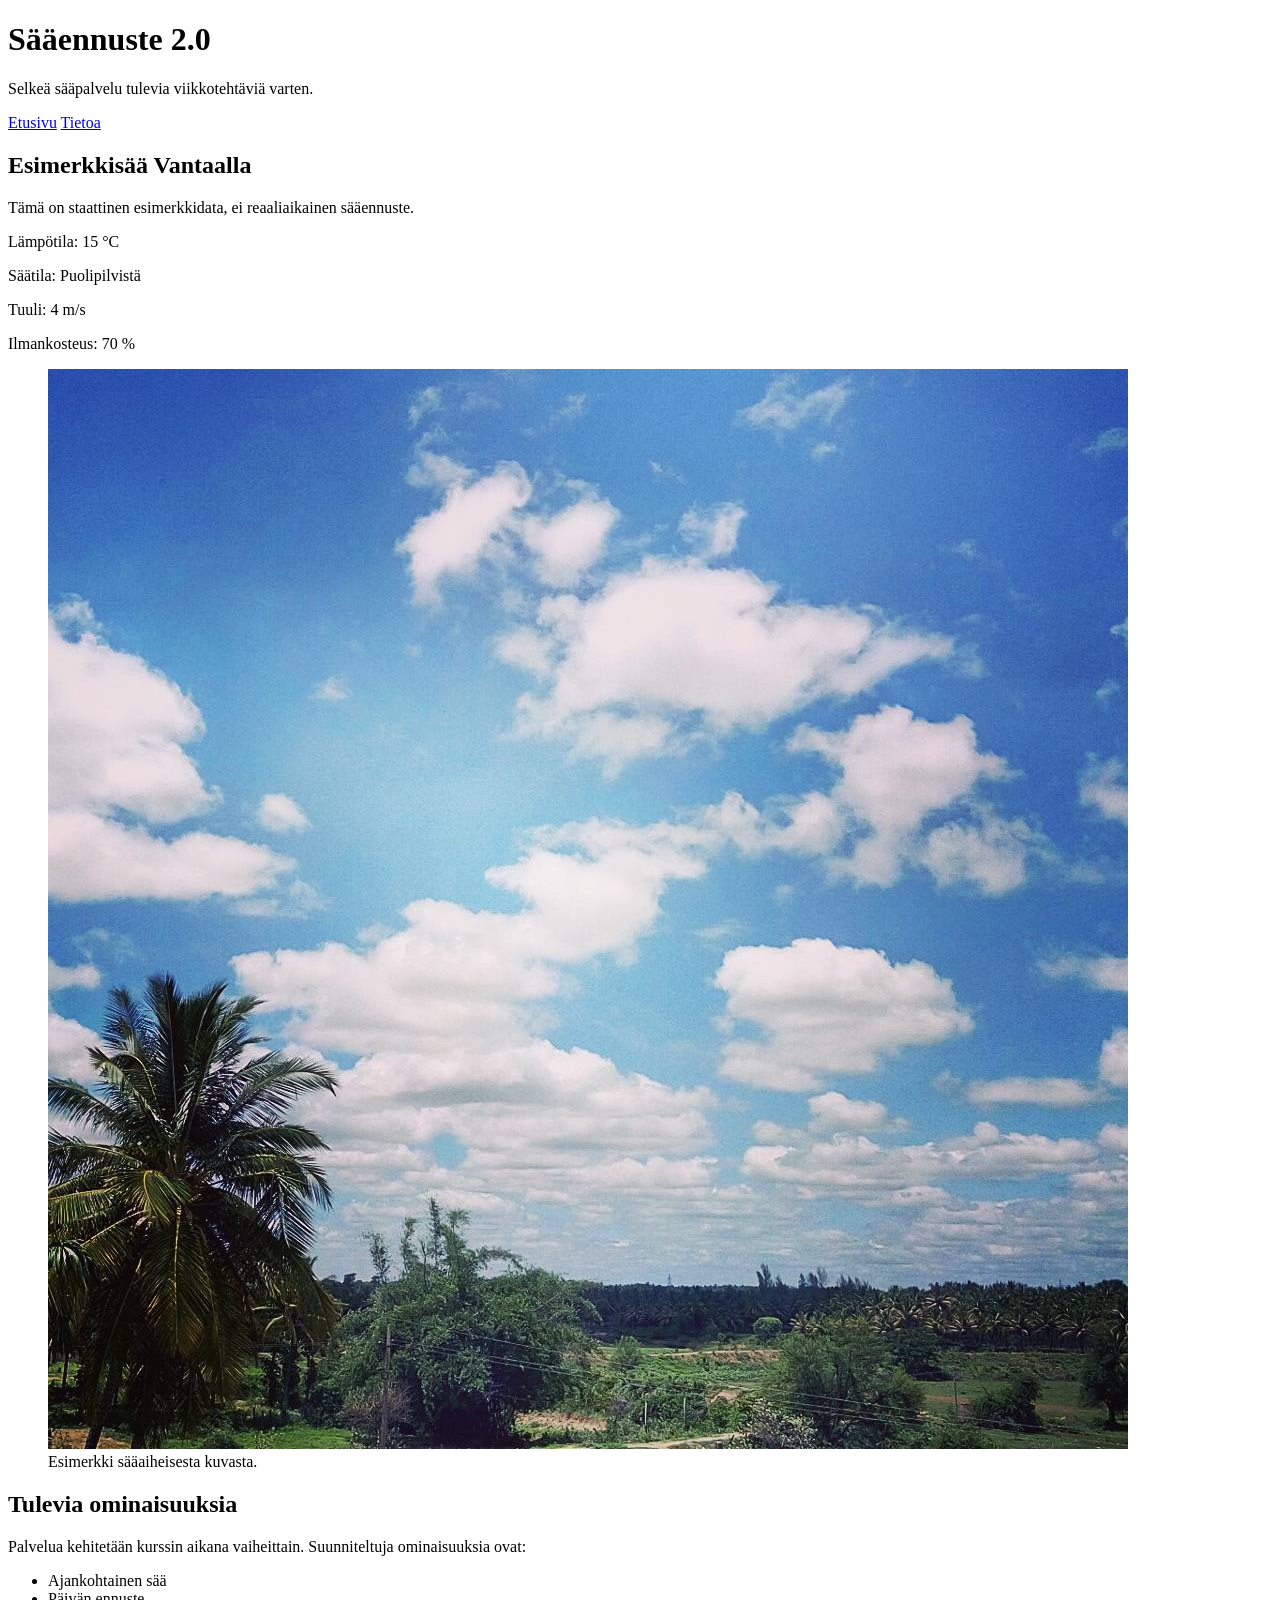
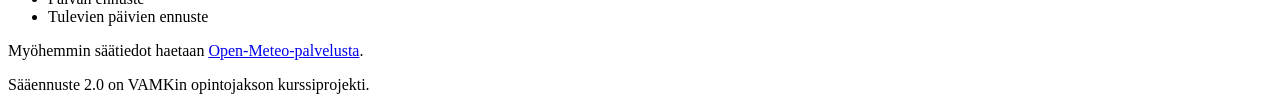
==== index.html @ 0cf01bbf "feat: complete week 1 HTML structure" ====
<!DOCTYPE html>
<html lang="fi">
<head>
  <meta charset="UTF-8">
  <meta name="viewport" content="width=device-width, initial-scale=1.0">
  <title>Sääennuste 2.0</title>
</head>
<body>
  <header>
    <h1>Sääennuste 2.0</h1>
    <p>Selkeä sääpalvelu tulevia viikkotehtäviä varten.</p>
  </header>

  <nav aria-label="Päänavigaatio">
    <a href="index.html">Etusivu</a>
    <a href="about.html">Tietoa</a>
  </nav>

  <main>
    <section>
      <h2>Esimerkkisää Vantaalla</h2>
      <p>Tämä on staattinen esimerkkidata, ei reaaliaikainen sääennuste.</p>
      <p>Lämpötila: 15 °C</p>
      <p>Säätila: Puolipilvistä</p>
      <p>Tuuli: 4 m/s</p>
      <p>Ilmankosteus: 70 %</p>
      <figure>
        <img src="assets/images/weather.jpg" alt="Valkoisia poutapilviä sinisellä taivaalla">
        <figcaption>Esimerkki sääaiheisesta kuvasta.</figcaption>
      </figure>
    </section>

    <section>
      <h2>Tulevia ominaisuuksia</h2>
      <p>Palvelua kehitetään kurssin aikana vaiheittain. Suunniteltuja ominaisuuksia ovat:</p>
      <ul>
        <li>Ajankohtainen sää</li>
        <li>Päivän ennuste</li>
        <li>Tulevien päivien ennuste</li>
      </ul>
      <p>Myöhemmin säätiedot haetaan <a href="https://open-meteo.com/">Open-Meteo-palvelusta</a>.</p>
    </section>
  </main>

  <footer>
    <p>Sääennuste 2.0 on VAMKin opintojakson kurssiprojekti.</p>
  </footer>
</body>
</html>
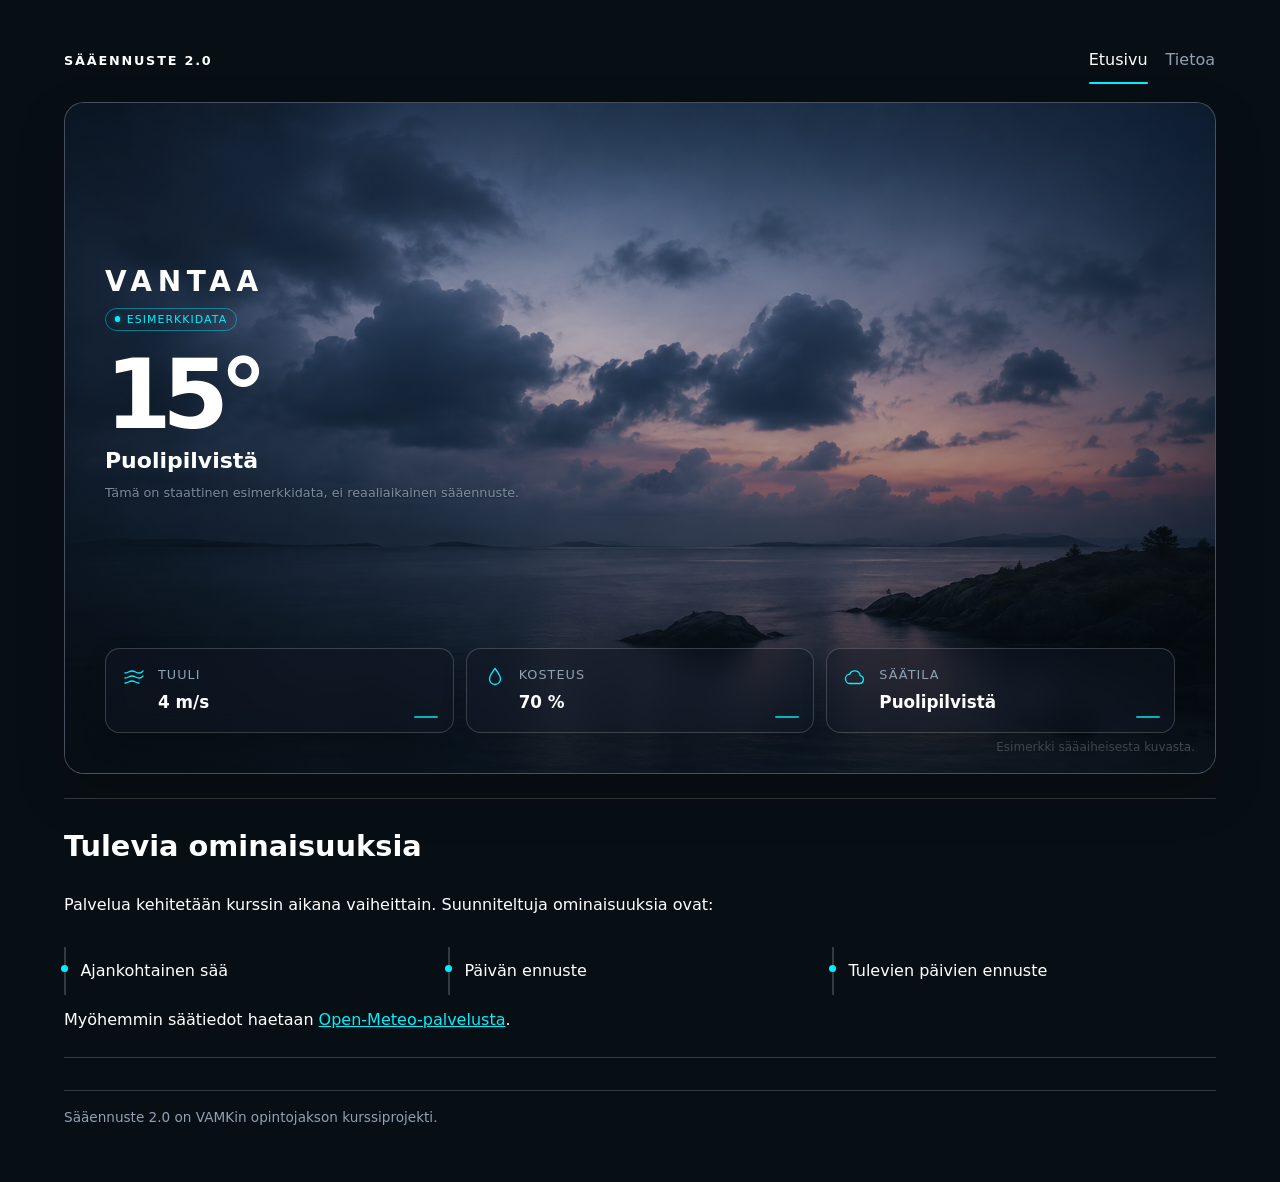
==== commit 2e76c929: "feat: complete week 2 responsive CSS" ====
--- a/index.html
+++ b/index.html
@@ -3,34 +3,57 @@
 <head>
   <meta charset="UTF-8">
   <meta name="viewport" content="width=device-width, initial-scale=1.0">
+  <link rel="stylesheet" href="styles.css">
   <title>Sääennuste 2.0</title>
 </head>
 <body>
-  <header>
+  <header class="site-header">
     <h1>Sääennuste 2.0</h1>
-    <p>Selkeä sääpalvelu tulevia viikkotehtäviä varten.</p>
+    <nav class="site-nav" aria-label="Päänavigaatio">
+      <a class="is-active" href="index.html">Etusivu</a>
+      <a href="about.html">Tietoa</a>
+    </nav>
   </header>
 
-  <nav aria-label="Päänavigaatio">
-    <a href="index.html">Etusivu</a>
-    <a href="about.html">Tietoa</a>
-  </nav>
-
   <main>
-    <section>
-      <h2>Esimerkkisää Vantaalla</h2>
-      <p>Tämä on staattinen esimerkkidata, ei reaaliaikainen sääennuste.</p>
-      <p>Lämpötila: 15 °C</p>
-      <p>Säätila: Puolipilvistä</p>
-      <p>Tuuli: 4 m/s</p>
-      <p>Ilmankosteus: 70 %</p>
-      <figure>
-        <img src="assets/images/weather.jpg" alt="Valkoisia poutapilviä sinisellä taivaalla">
+    <section class="weather-hero" aria-labelledby="weather-title">
+      <div class="weather-summary">
+        <p class="location">VANTAA</p>
+        <p class="sample-badge"><span class="status-dot" aria-hidden="true"></span>ESIMERKKIDATA</p>
+        <h2 id="weather-title" class="temperature">15°</h2>
+        <p class="weather-status">Puolipilvistä</p>
+        <p class="weather-note">Tämä on staattinen esimerkkidata, ei reaaliaikainen sääennuste.</p>
+      </div>
+      <figure class="weather-figure">
+        <img src="assets/images/hero-partly-cloudy.png" alt="Puolipilvinen iltataivas rauhallisen meren yllä">
         <figcaption>Esimerkki sääaiheisesta kuvasta.</figcaption>
       </figure>
+      <div class="weather-metrics" aria-label="Nykyiset säämittaukset">
+        <div class="metric">
+          <svg class="metric-icon" aria-hidden="true" viewBox="0 0 24 24" focusable="false">
+            <path d="M3 8c3.5 0 3.5-2 7-2s3.5 2 7 2 3.5-2 4-2M3 13c3.5 0 3.5-2 7-2s3.5 2 7 2 3.5-2 4-2M3 18c3.5 0 3.5-2 7-2s3.5 2 7 2" />
+          </svg>
+          <span class="metric-label">Tuuli</span>
+          <strong>4 m/s</strong>
+        </div>
+        <div class="metric">
+          <svg class="metric-icon" aria-hidden="true" viewBox="0 0 24 24" focusable="false">
+            <path d="M12 3.5C9.5 7 6.5 10.2 6.5 14a5.5 5.5 0 0 0 11 0c0-3.8-3-7-5.5-10.5Z" />
+          </svg>
+          <span class="metric-label">Kosteus</span>
+          <strong>70 %</strong>
+        </div>
+        <div class="metric">
+          <svg class="metric-icon" aria-hidden="true" viewBox="0 0 24 24" focusable="false">
+            <path d="M7.5 18.5h9a4 4 0 0 0 .7-7.9A5.5 5.5 0 0 0 6.7 9.2 3.7 3.7 0 0 0 7.5 18.5Z" />
+          </svg>
+          <span class="metric-label">Säätila</span>
+          <strong>Puolipilvistä</strong>
+        </div>
+      </div>
     </section>
 
-    <section>
+    <section class="upcoming-features">
       <h2>Tulevia ominaisuuksia</h2>
       <p>Palvelua kehitetään kurssin aikana vaiheittain. Suunniteltuja ominaisuuksia ovat:</p>
       <ul>
@@ -42,7 +65,7 @@
     </section>
   </main>
 
-  <footer>
+  <footer class="site-footer">
     <p>Sääennuste 2.0 on VAMKin opintojakson kurssiprojekti.</p>
   </footer>
 </body>
--- a/styles.css
+++ b/styles.css
@@ -0,0 +1,397 @@
+:root {
+  --bg: #080f14;
+  --surface: #121824;
+  --surface-elevated: #1e2a38;
+  --muted: #8fa1b3;
+  --text: #ffffff;
+  --accent: #00f0ff;
+  --border: rgba(255, 255, 255, 0.18);
+  --radius: 1.25rem;
+  --shadow: 0 1.25rem 3rem rgba(0, 0, 0, 0.24);
+}
+
+*,
+*::before,
+*::after {
+  box-sizing: border-box;
+}
+
+html {
+  background-color: var(--bg);
+}
+
+body {
+  max-width: 1440px;
+  min-width: 0;
+  margin: 0 auto;
+  padding: 1.25rem;
+  background-color: var(--bg);
+  color: var(--text);
+  font-family: Inter, ui-sans-serif, system-ui, -apple-system, BlinkMacSystemFont, "Segoe UI", sans-serif;
+  font-size: 1rem;
+  line-height: 1.6;
+}
+
+img {
+  display: block;
+  max-width: 100%;
+}
+
+a {
+  color: var(--accent);
+  overflow-wrap: anywhere;
+}
+
+h1,
+h2,
+p {
+  margin-top: 0;
+}
+
+.site-header {
+  display: flex;
+  align-items: baseline;
+  justify-content: space-between;
+  gap: 1rem;
+  margin: 0 auto 1.35rem;
+  max-width: 72rem;
+}
+
+.site-header h1 {
+  margin-bottom: 0;
+  font-size: 0.8rem;
+  font-weight: 700;
+  letter-spacing: 0.14em;
+  text-transform: uppercase;
+}
+
+.site-nav {
+  display: flex;
+  flex-wrap: wrap;
+  gap: 1rem;
+  max-width: 72rem;
+  margin: 0;
+  padding: 0.15rem 0;
+}
+
+.site-nav a {
+  position: relative;
+  padding: 0.25rem 0;
+  border: 1px solid transparent;
+  color: var(--muted);
+  text-decoration: none;
+  transition: color 160ms ease, background-color 160ms ease, border-color 160ms ease;
+}
+
+.site-nav a.is-active {
+  color: var(--text);
+}
+
+.site-nav a.is-active::after {
+  position: absolute;
+  right: 0;
+  bottom: -0.45rem;
+  left: 0;
+  height: 2px;
+  border-radius: 999px;
+  background-color: var(--accent);
+  content: "";
+}
+
+.site-nav a:hover {
+  border-color: transparent;
+  color: var(--text);
+}
+
+.site-nav a:focus-visible {
+  outline: 2px solid var(--accent);
+  outline-offset: 2px;
+  color: var(--text);
+}
+
+main {
+  max-width: 72rem;
+  margin: 0 auto;
+}
+
+.weather-hero {
+  position: relative;
+  isolation: isolate;
+  min-height: 38rem;
+  display: grid;
+  grid-template-rows: 1fr auto;
+  gap: 1.25rem;
+  margin-bottom: 1.5rem;
+  padding: 1.25rem;
+  overflow: hidden;
+  border: 1px solid var(--border);
+  border-radius: var(--radius);
+  background-color: var(--surface-elevated);
+  box-shadow: var(--shadow);
+}
+
+.weather-hero::after {
+  position: absolute;
+  z-index: -1;
+  inset: 0;
+  background: linear-gradient(180deg, rgba(8, 15, 20, 0.12) 0%, rgba(8, 15, 20, 0.25) 38%, rgba(8, 15, 20, 0.7) 100%);
+  content: "";
+}
+
+.weather-summary {
+  min-width: 0;
+}
+
+.location {
+  margin-bottom: 0.75rem;
+  color: var(--text);
+  font-size: clamp(1.6rem, 5vw, 1.75rem);
+  font-weight: 600;
+  letter-spacing: 0.2em;
+  line-height: 1;
+}
+
+.sample-badge {
+  display: inline-flex;
+  align-items: center;
+  gap: 0.4rem;
+  width: fit-content;
+  margin: 0 0 1.2rem;
+  padding: 0.25rem 0.55rem;
+  border: 1px solid rgba(0, 240, 255, 0.42);
+  border-radius: 999px;
+  color: var(--accent);
+  font-size: 0.68rem;
+  letter-spacing: 0.1em;
+  line-height: 1.2;
+}
+
+.status-dot {
+  width: 0.35rem;
+  height: 0.35rem;
+  border-radius: 50%;
+  background-color: var(--accent);
+  box-shadow: 0 0 0.35rem rgba(0, 240, 255, 0.45);
+}
+
+.temperature {
+  margin-bottom: 0.1rem;
+  font-size: clamp(4.75rem, 14vw, 6rem);
+  font-weight: 700;
+  letter-spacing: -0.1em;
+  line-height: 0.95;
+}
+
+.weather-status {
+  margin-bottom: 0.35rem;
+  font-size: clamp(1.25rem, 3vw, 1.375rem);
+  font-weight: 600;
+}
+
+.weather-note {
+  max-width: 34rem;
+  margin-bottom: 0;
+  color: var(--muted);
+  font-size: 0.8rem;
+  overflow-wrap: anywhere;
+  opacity: 0.82;
+  text-shadow: 0 1px 2px rgba(0, 0, 0, 0.55);
+}
+
+.weather-figure {
+  position: absolute;
+  z-index: -2;
+  inset: 0;
+  min-width: 0;
+  height: auto;
+  margin: 0;
+  overflow: hidden;
+  background-color: var(--surface-elevated);
+}
+
+.weather-figure::after {
+  display: none;
+}
+
+.weather-figure img {
+  width: 100%;
+  height: 100%;
+  object-fit: cover;
+}
+
+.weather-figure figcaption {
+  position: absolute;
+  right: 1.25rem;
+  bottom: 1rem;
+  z-index: 1;
+  color: rgba(244, 248, 252, 0.78);
+  font-size: 0.75rem;
+}
+
+.weather-metrics {
+  position: relative;
+  z-index: 1;
+  display: grid;
+  grid-template-columns: 1fr;
+  gap: 0.75rem;
+}
+
+.metric {
+  min-width: 0;
+  position: relative;
+  padding: 1rem 3.2rem 1rem 3.25rem;
+  border: 1px solid var(--border);
+  border-radius: 0.9rem;
+  background: rgba(18, 24, 36, 0.48);
+  backdrop-filter: blur(0.65rem);
+  -webkit-backdrop-filter: blur(0.65rem);
+  box-shadow: 0 0.75rem 1.5rem rgba(0, 0, 0, 0.2);
+}
+
+.metric-icon {
+  position: absolute;
+  top: 1rem;
+  left: 1rem;
+  width: 1.5rem;
+  height: 1.5rem;
+  fill: none;
+  stroke: var(--accent);
+  stroke-linecap: round;
+  stroke-linejoin: round;
+  stroke-width: 1.35;
+}
+
+.metric::before {
+  position: absolute;
+  right: 0.9rem;
+  bottom: 0.85rem;
+  width: 1.5rem;
+  height: 0.15rem;
+  border-radius: 999px;
+  background-color: var(--accent);
+  content: "";
+  opacity: 0.72;
+}
+
+.metric:last-child {
+  grid-column: auto;
+}
+
+.metric-label {
+  display: block;
+  margin-bottom: 0.2rem;
+  color: var(--muted);
+  font-size: 0.8rem;
+  letter-spacing: 0.08em;
+  text-transform: uppercase;
+}
+
+.metric strong {
+  display: block;
+  overflow-wrap: anywhere;
+  font-size: 1.05rem;
+}
+
+.upcoming-features,
+.content-surface {
+  margin-bottom: 1.5rem;
+  padding: 1.25rem 0;
+  border-top: 1px solid var(--border);
+  border-bottom: 1px solid var(--border);
+  background-color: transparent;
+}
+
+.upcoming-features {
+  display: grid;
+  gap: 0.8rem;
+}
+
+.upcoming-features h2,
+.content-surface h2 {
+  margin-bottom: 0.65rem;
+  font-size: clamp(1.3rem, 3vw, 1.8rem);
+}
+
+.upcoming-features p:last-child,
+.content-surface p:last-child {
+  margin-bottom: 0;
+}
+
+.upcoming-features li + li {
+  margin-top: 0.35rem;
+}
+
+.upcoming-features ul {
+  display: grid;
+  gap: 0.7rem;
+  margin: 0;
+  padding: 0;
+  list-style: none;
+}
+
+.upcoming-features li {
+  position: relative;
+  padding: 0.7rem 0 0.7rem 0.9rem;
+  border-left: 2px solid var(--border);
+  color: var(--text);
+}
+
+.upcoming-features li::before {
+  position: absolute;
+  top: 1.15rem;
+  left: -0.3rem;
+  width: 0.45rem;
+  height: 0.45rem;
+  border-radius: 50%;
+  background-color: var(--accent);
+  content: "";
+}
+
+.upcoming-features li + li {
+  margin-top: 0;
+}
+
+.site-footer {
+  max-width: 72rem;
+  margin: 2rem auto 0;
+  padding-top: 1rem;
+  border-top: 1px solid var(--border);
+  color: var(--muted);
+  font-size: 0.85rem;
+}
+
+@media (min-width: 760px) {
+  body {
+    padding: 2.5rem;
+  }
+
+  .weather-hero {
+    min-height: 42rem;
+    padding: 2.5rem;
+  }
+
+  .weather-summary {
+    display: flex;
+    flex-direction: column;
+    justify-content: center;
+  }
+
+  .weather-metrics {
+    grid-column: 1 / -1;
+    grid-template-columns: repeat(3, minmax(0, 1fr));
+  }
+
+  .content-surface {
+    padding: 2rem;
+  }
+
+  .upcoming-features {
+    padding: 1.5rem 0;
+  }
+
+  .upcoming-features ul {
+    grid-template-columns: repeat(3, minmax(0, 1fr));
+    gap: 0;
+  }
+
+}
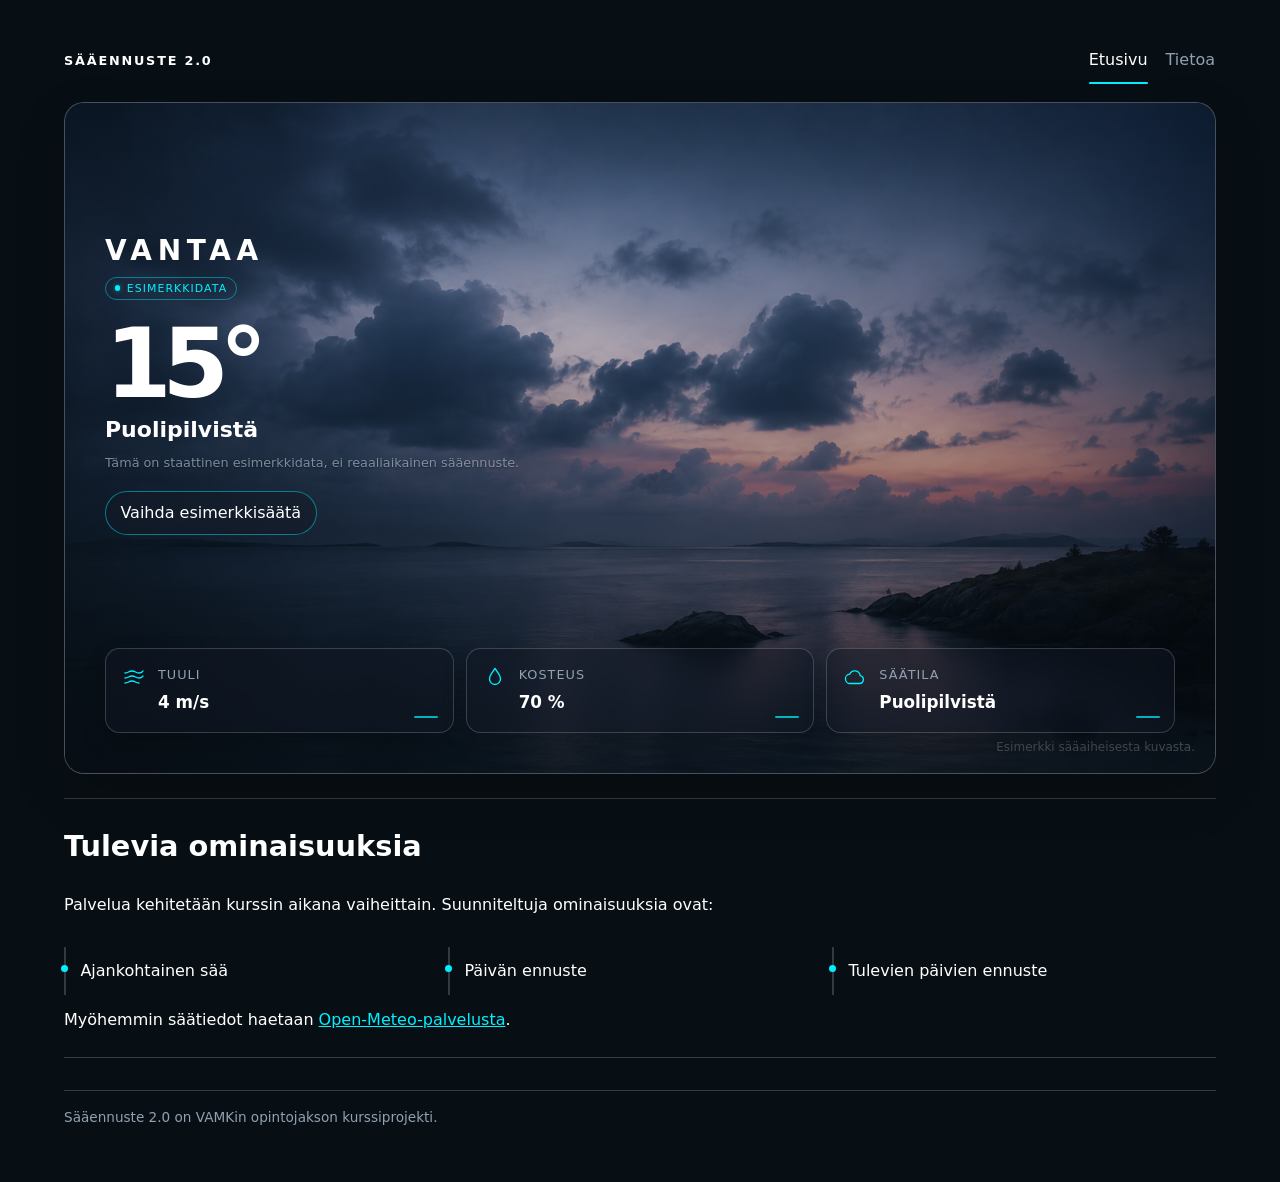
==== commit 045623f7: "feat: complete week 3 JavaScript interactions" ====
--- a/index.html
+++ b/index.html
@@ -4,6 +4,7 @@
   <meta charset="UTF-8">
   <meta name="viewport" content="width=device-width, initial-scale=1.0">
   <link rel="stylesheet" href="styles.css">
+  <script src="script.js" defer></script>
   <title>Sääennuste 2.0</title>
 </head>
 <body>
@@ -16,13 +17,16 @@
   </header>
 
   <main>
-    <section class="weather-hero" aria-labelledby="weather-title">
+    <section id="weatherHero" class="weather-hero theme-partly-cloudy" aria-labelledby="weather-title">
       <div class="weather-summary">
         <p class="location">VANTAA</p>
         <p class="sample-badge"><span class="status-dot" aria-hidden="true"></span>ESIMERKKIDATA</p>
         <h2 id="weather-title" class="temperature">15°</h2>
-        <p class="weather-status">Puolipilvistä</p>
+        <p id="weatherStatus" class="weather-status">Puolipilvistä</p>
         <p class="weather-note">Tämä on staattinen esimerkkidata, ei reaaliaikainen sääennuste.</p>
+        <button id="changeWeatherButton" class="weather-demo-button" type="button">
+          Vaihda esimerkkisäätä
+        </button>
       </div>
       <figure class="weather-figure">
         <img src="assets/images/hero-partly-cloudy.png" alt="Puolipilvinen iltataivas rauhallisen meren yllä">
@@ -48,7 +52,7 @@
             <path d="M7.5 18.5h9a4 4 0 0 0 .7-7.9A5.5 5.5 0 0 0 6.7 9.2 3.7 3.7 0 0 0 7.5 18.5Z" />
           </svg>
           <span class="metric-label">Säätila</span>
-          <strong>Puolipilvistä</strong>
+          <strong id="weatherMetricStatus">Puolipilvistä</strong>
         </div>
       </div>
     </section>
--- a/styles.css
+++ b/styles.css
@@ -115,6 +115,7 @@
 }
 
 .weather-hero {
+  --theme-overlay: rgba(8, 15, 20, 0.25);
   position: relative;
   isolation: isolate;
   min-height: 38rem;
@@ -134,8 +135,36 @@
   position: absolute;
   z-index: -1;
   inset: 0;
-  background: linear-gradient(180deg, rgba(8, 15, 20, 0.12) 0%, rgba(8, 15, 20, 0.25) 38%, rgba(8, 15, 20, 0.7) 100%);
+  background: linear-gradient(180deg, rgba(8, 15, 20, 0.12) 0%, var(--theme-overlay) 38%, rgba(8, 15, 20, 0.7) 100%);
   content: "";
+}
+
+.theme-clear {
+  --theme-overlay: rgba(17, 48, 66, 0.2);
+}
+
+.theme-partly-cloudy {
+  --theme-overlay: rgba(8, 15, 20, 0.25);
+}
+
+.theme-cloudy {
+  --theme-overlay: rgba(15, 23, 34, 0.4);
+}
+
+.theme-rain {
+  --theme-overlay: rgba(8, 29, 42, 0.48);
+}
+
+.theme-thunder {
+  --theme-overlay: rgba(10, 12, 26, 0.58);
+}
+
+.theme-snow {
+  --theme-overlay: rgba(72, 95, 113, 0.28);
+}
+
+.theme-fog {
+  --theme-overlay: rgba(93, 109, 121, 0.32);
 }
 
 .weather-summary {
@@ -198,6 +227,32 @@
   text-shadow: 0 1px 2px rgba(0, 0, 0, 0.55);
 }
 
+.weather-demo-button {
+  width: fit-content;
+  min-height: 2.75rem;
+  margin-top: 1.1rem;
+  padding: 0.65rem 0.9rem;
+  border: 1px solid rgba(0, 240, 255, 0.45);
+  border-radius: 999px;
+  background: rgba(18, 24, 36, 0.5);
+  color: var(--text);
+  font: inherit;
+  line-height: 1.2;
+  cursor: pointer;
+  transition: border-color 160ms ease, background-color 160ms ease, color 160ms ease;
+}
+
+.weather-demo-button:hover {
+  border-color: var(--accent);
+  background: rgba(18, 24, 36, 0.72);
+  color: var(--accent);
+}
+
+.weather-demo-button:focus-visible {
+  outline: 2px solid var(--accent);
+  outline-offset: 3px;
+}
+
 .weather-figure {
   position: absolute;
   z-index: -2;
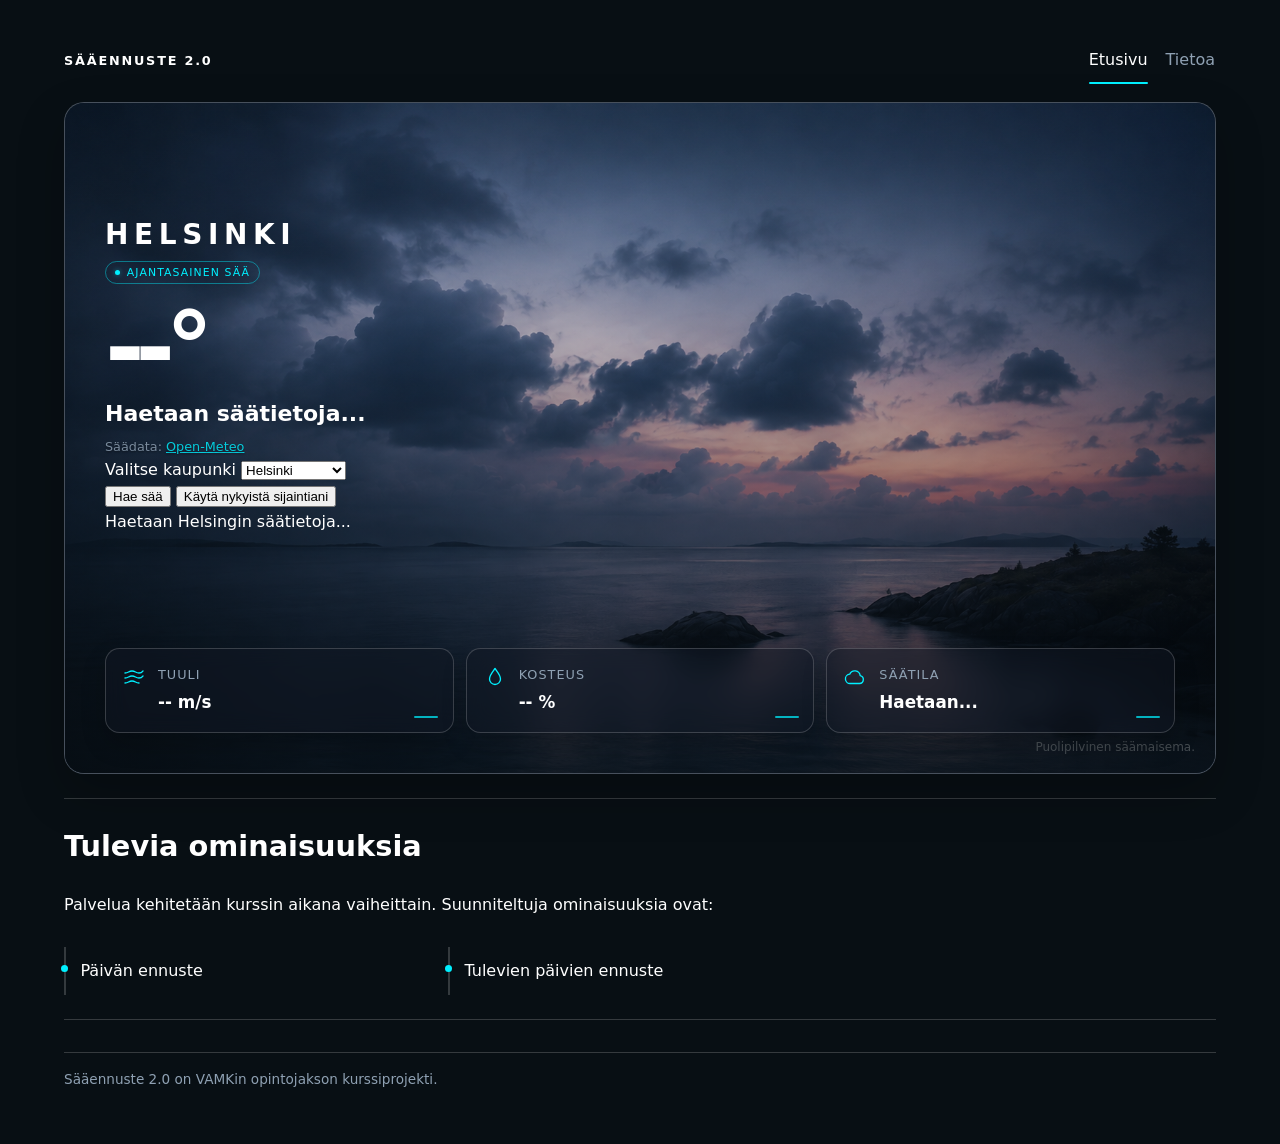
==== commit 34e652e5: "feat: add weather location controls" ====
--- a/index.html
+++ b/index.html
@@ -17,20 +17,43 @@
   </header>
 
   <main>
-    <section id="weatherHero" class="weather-hero theme-partly-cloudy" aria-labelledby="weather-title">
+    <section id="weatherHero" class="weather-hero theme-partly-cloudy" aria-label="Nykyinen sää">
       <div class="weather-summary">
-        <p class="location">VANTAA</p>
-        <p class="sample-badge"><span class="status-dot" aria-hidden="true"></span>ESIMERKKIDATA</p>
-        <h2 id="weather-title" class="temperature">15°</h2>
-        <p id="weatherStatus" class="weather-status">Puolipilvistä</p>
-        <p class="weather-note">Tämä on staattinen esimerkkidata, ei reaaliaikainen sääennuste.</p>
-        <button id="changeWeatherButton" class="weather-demo-button" type="button">
-          Vaihda esimerkkisäätä
-        </button>
+        <p id="locationName" class="location">HELSINKI</p>
+        <p id="dataBadge" class="sample-badge">
+          <span class="status-dot" aria-hidden="true"></span><span id="dataBadgeText">AJANTASAINEN SÄÄ</span>
+        </p>
+        <h2 id="temperatureValue" class="temperature">--°</h2>
+        <p id="weatherStatus" class="weather-status">Haetaan säätietoja...</p>
+        <p class="weather-note">
+          Säädata: <a href="https://open-meteo.com/" target="_blank" rel="noopener noreferrer">Open-Meteo</a>
+        </p>
+        <div class="weather-controls" aria-label="Sijainnin valinta">
+          <div class="city-control">
+            <label for="citySelect">Valitse kaupunki</label>
+            <select id="citySelect">
+              <option value="helsinki" selected>Helsinki</option>
+              <option value="vantaa">Vantaa</option>
+              <option value="tampere">Tampere</option>
+              <option value="turku">Turku</option>
+              <option value="oulu">Oulu</option>
+              <option value="rovaniemi">Rovaniemi</option>
+              <option value="kuopio">Kuopio</option>
+              <option value="jyvaskyla">Jyväskylä</option>
+              <option value="vaasa">Vaasa</option>
+              <option value="lappeenranta">Lappeenranta</option>
+            </select>
+          </div>
+          <button id="fetchCityButton" class="weather-action-button" type="button">Hae sää</button>
+          <button id="useLocationButton" class="weather-action-button weather-action-button-secondary" type="button">
+            Käytä nykyistä sijaintiani
+          </button>
+        </div>
+        <p id="weatherFeedback" class="weather-feedback" role="status" aria-live="polite">Haetaan Helsingin säätietoja...</p>
       </div>
       <figure class="weather-figure">
-        <img src="assets/images/hero-partly-cloudy.png" alt="Puolipilvinen iltataivas rauhallisen meren yllä">
-        <figcaption>Esimerkki sääaiheisesta kuvasta.</figcaption>
+        <img id="weatherImage" src="assets/images/hero-partly-cloudy.png" alt="Puolipilvinen sää">
+        <figcaption id="weatherFigureCaption">Puolipilvinen säämaisema.</figcaption>
       </figure>
       <div class="weather-metrics" aria-label="Nykyiset säämittaukset">
         <div class="metric">
@@ -38,21 +61,21 @@
             <path d="M3 8c3.5 0 3.5-2 7-2s3.5 2 7 2 3.5-2 4-2M3 13c3.5 0 3.5-2 7-2s3.5 2 7 2 3.5-2 4-2M3 18c3.5 0 3.5-2 7-2s3.5 2 7 2" />
           </svg>
           <span class="metric-label">Tuuli</span>
-          <strong>4 m/s</strong>
+          <strong id="windValue">-- m/s</strong>
         </div>
         <div class="metric">
           <svg class="metric-icon" aria-hidden="true" viewBox="0 0 24 24" focusable="false">
             <path d="M12 3.5C9.5 7 6.5 10.2 6.5 14a5.5 5.5 0 0 0 11 0c0-3.8-3-7-5.5-10.5Z" />
           </svg>
           <span class="metric-label">Kosteus</span>
-          <strong>70 %</strong>
+          <strong id="humidityValue">-- %</strong>
         </div>
         <div class="metric">
           <svg class="metric-icon" aria-hidden="true" viewBox="0 0 24 24" focusable="false">
             <path d="M7.5 18.5h9a4 4 0 0 0 .7-7.9A5.5 5.5 0 0 0 6.7 9.2 3.7 3.7 0 0 0 7.5 18.5Z" />
           </svg>
           <span class="metric-label">Säätila</span>
-          <strong id="weatherMetricStatus">Puolipilvistä</strong>
+          <strong id="weatherMetricStatus">Haetaan...</strong>
         </div>
       </div>
     </section>
@@ -61,11 +84,9 @@
       <h2>Tulevia ominaisuuksia</h2>
       <p>Palvelua kehitetään kurssin aikana vaiheittain. Suunniteltuja ominaisuuksia ovat:</p>
       <ul>
-        <li>Ajankohtainen sää</li>
         <li>Päivän ennuste</li>
         <li>Tulevien päivien ennuste</li>
       </ul>
-      <p>Myöhemmin säätiedot haetaan <a href="https://open-meteo.com/">Open-Meteo-palvelusta</a>.</p>
     </section>
   </main>
 
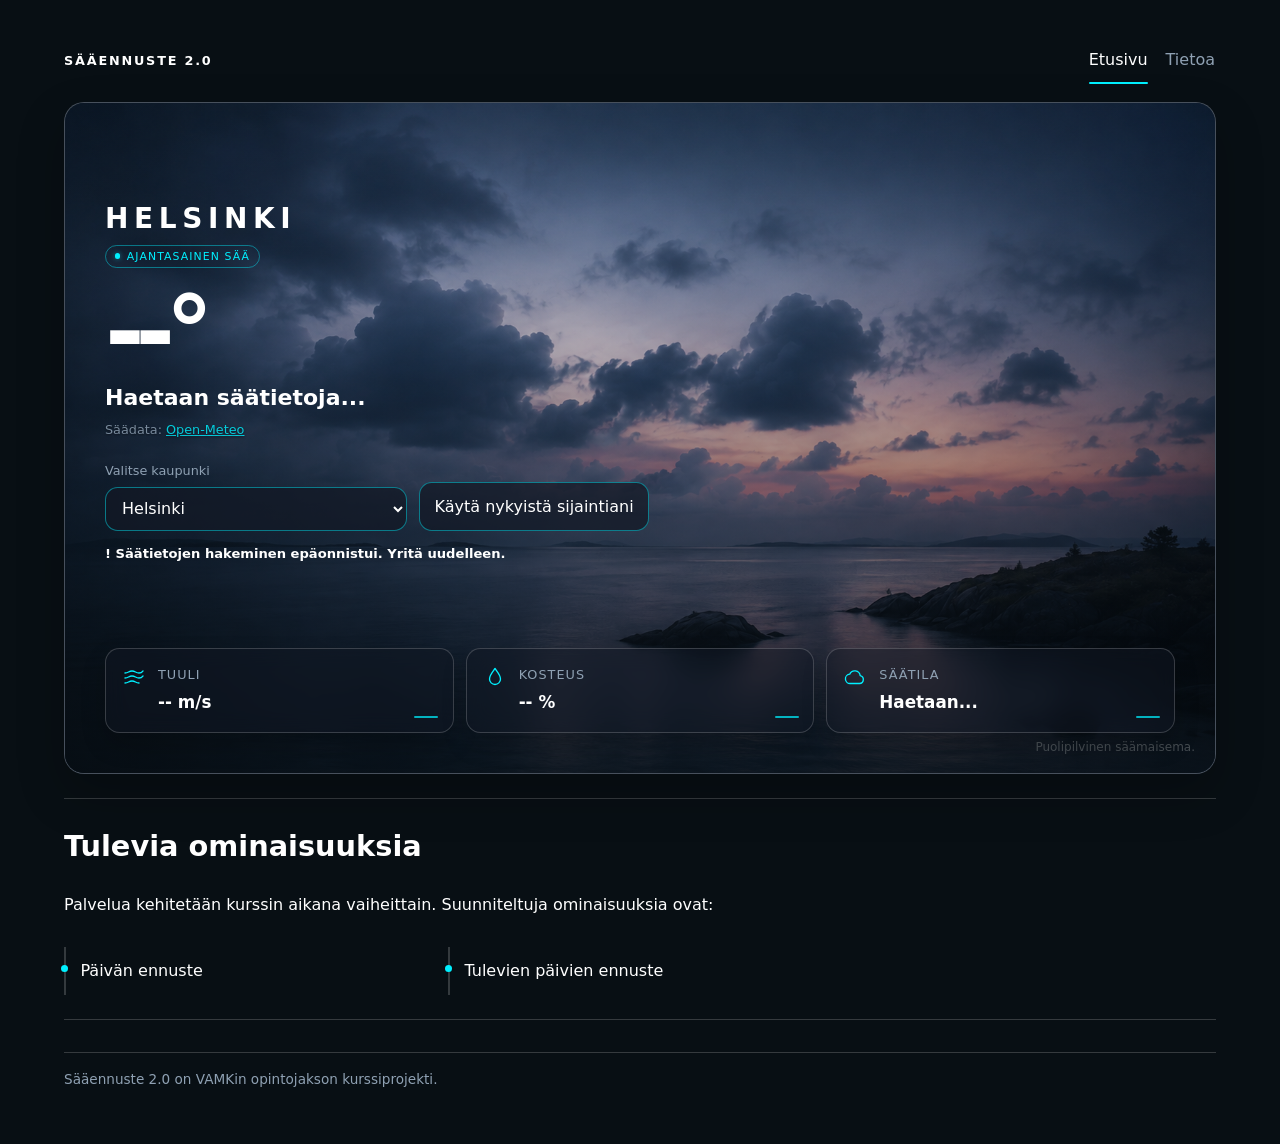
==== commit 43240660: "feat: fetch weather on city selection" ====
--- a/index.html
+++ b/index.html
@@ -44,7 +44,6 @@
               <option value="lappeenranta">Lappeenranta</option>
             </select>
           </div>
-          <button id="fetchCityButton" class="weather-action-button" type="button">Hae sää</button>
           <button id="useLocationButton" class="weather-action-button weather-action-button-secondary" type="button">
             Käytä nykyistä sijaintiani
           </button>
--- a/styles.css
+++ b/styles.css
@@ -227,30 +227,87 @@
   text-shadow: 0 1px 2px rgba(0, 0, 0, 0.55);
 }
 
-.weather-demo-button {
-  width: fit-content;
+.weather-controls {
+  display: grid;
+  gap: 0.75rem;
+  max-width: 34rem;
+  margin-top: 1.25rem;
+}
+
+.city-control {
+  display: grid;
+  gap: 0.35rem;
+}
+
+.city-control label {
+  color: var(--muted);
+  font-size: 0.8rem;
+}
+
+.city-control select,
+.weather-action-button {
+  width: 100%;
   min-height: 2.75rem;
-  margin-top: 1.1rem;
+  border: 1px solid rgba(0, 240, 255, 0.45);
+  border-radius: 0.8rem;
+  background: rgba(18, 24, 36, 0.72);
+  color: var(--text);
+  font: inherit;
+}
+
+.city-control select {
+  padding: 0.6rem 0.75rem;
+}
+
+.weather-action-button {
   padding: 0.65rem 0.9rem;
-  border: 1px solid rgba(0, 240, 255, 0.45);
-  border-radius: 999px;
-  background: rgba(18, 24, 36, 0.5);
-  color: var(--text);
-  font: inherit;
-  line-height: 1.2;
   cursor: pointer;
   transition: border-color 160ms ease, background-color 160ms ease, color 160ms ease;
 }
 
-.weather-demo-button:hover {
+.weather-action-button:hover:not(:disabled) {
   border-color: var(--accent);
-  background: rgba(18, 24, 36, 0.72);
   color: var(--accent);
 }
 
-.weather-demo-button:focus-visible {
+.city-control select:focus-visible,
+.weather-action-button:focus-visible {
   outline: 2px solid var(--accent);
   outline-offset: 3px;
+}
+
+.weather-action-button:disabled,
+.city-control select:disabled {
+  cursor: wait;
+  opacity: 0.58;
+}
+
+.weather-feedback {
+  min-height: 1.5rem;
+  margin: 0.75rem 0 0;
+  color: var(--muted);
+  font-size: 0.82rem;
+}
+
+.weather-feedback[data-state="loading"]::before {
+  content: "↻ ";
+}
+
+.weather-feedback[data-state="success"]::before {
+  content: "✓ ";
+}
+
+.weather-feedback[data-state="error"]::before {
+  content: "! ";
+}
+
+.weather-feedback[data-state="error"] {
+  color: var(--text);
+  font-weight: 600;
+}
+
+.weather-hero.is-loading .weather-figure img {
+  opacity: 0.82;
 }
 
 .weather-figure {
@@ -431,6 +488,15 @@
     justify-content: center;
   }
 
+  .weather-controls {
+    grid-template-columns: minmax(12rem, 1.2fr) auto;
+    align-items: end;
+  }
+
+  .weather-action-button {
+    width: auto;
+  }
+
   .weather-metrics {
     grid-column: 1 / -1;
     grid-template-columns: repeat(3, minmax(0, 1fr));
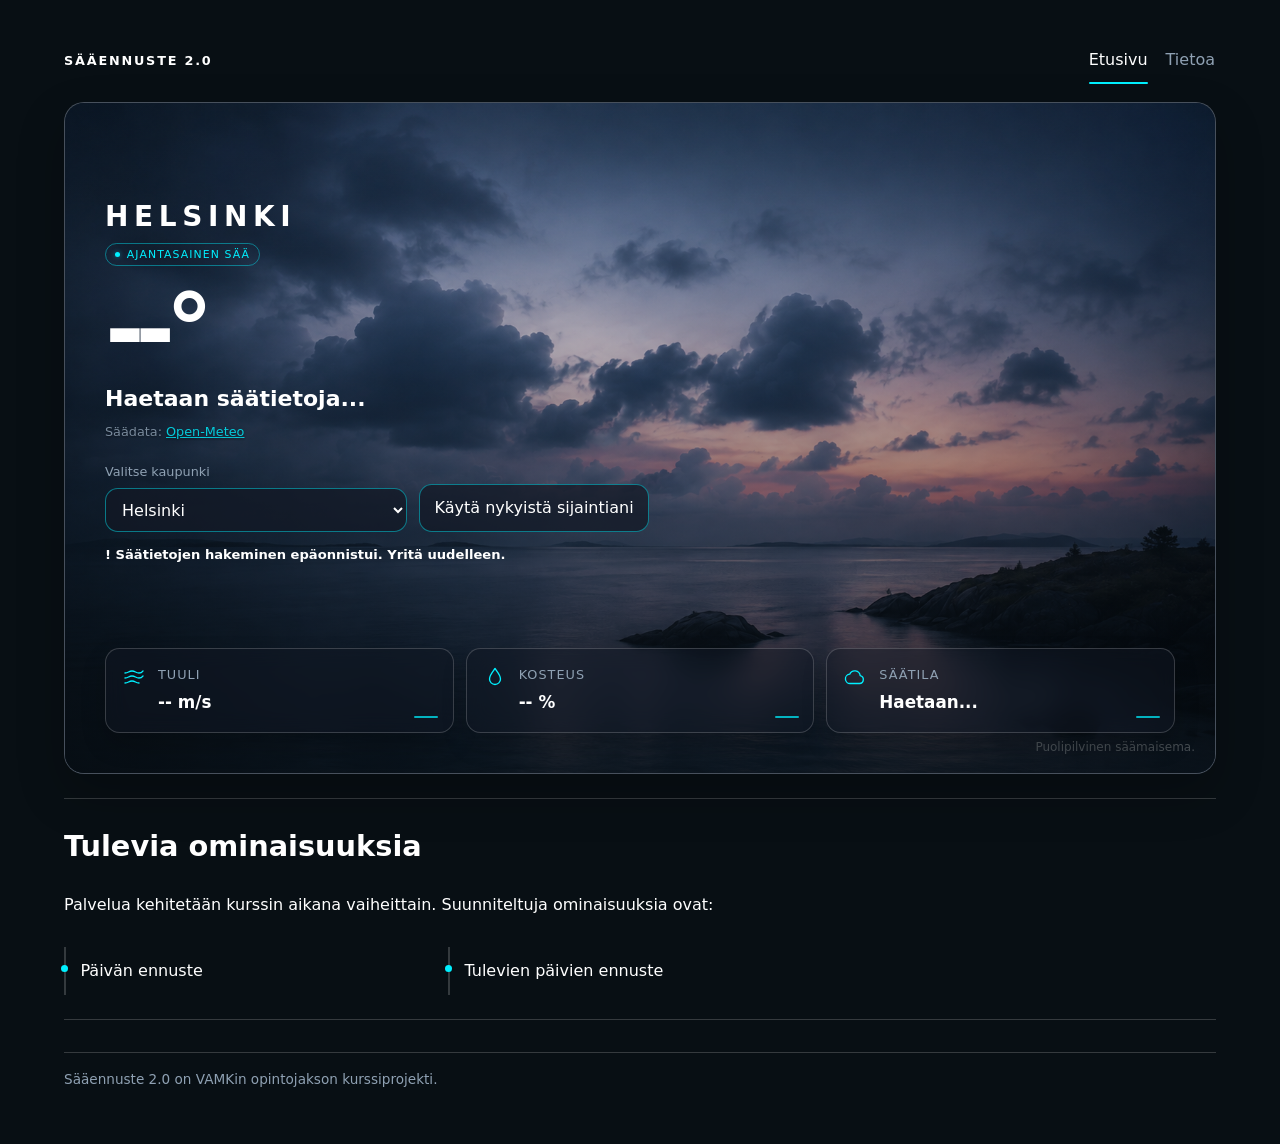
==== commit 78c2ee7b: "fix: reset city selection after geolocation" ====
--- a/index.html
+++ b/index.html
@@ -32,6 +32,7 @@
           <div class="city-control">
             <label for="citySelect">Valitse kaupunki</label>
             <select id="citySelect">
+              <option value="" disabled>Valitse kaupunki</option>
               <option value="helsinki" selected>Helsinki</option>
               <option value="vantaa">Vantaa</option>
               <option value="tampere">Tampere</option>
--- a/styles.css
+++ b/styles.css
@@ -204,7 +204,7 @@
 }
 
 .temperature {
-  margin-bottom: 0.1rem;
+  margin-bottom: 0.3rem;
   font-size: clamp(4.75rem, 14vw, 6rem);
   font-weight: 700;
   letter-spacing: -0.1em;
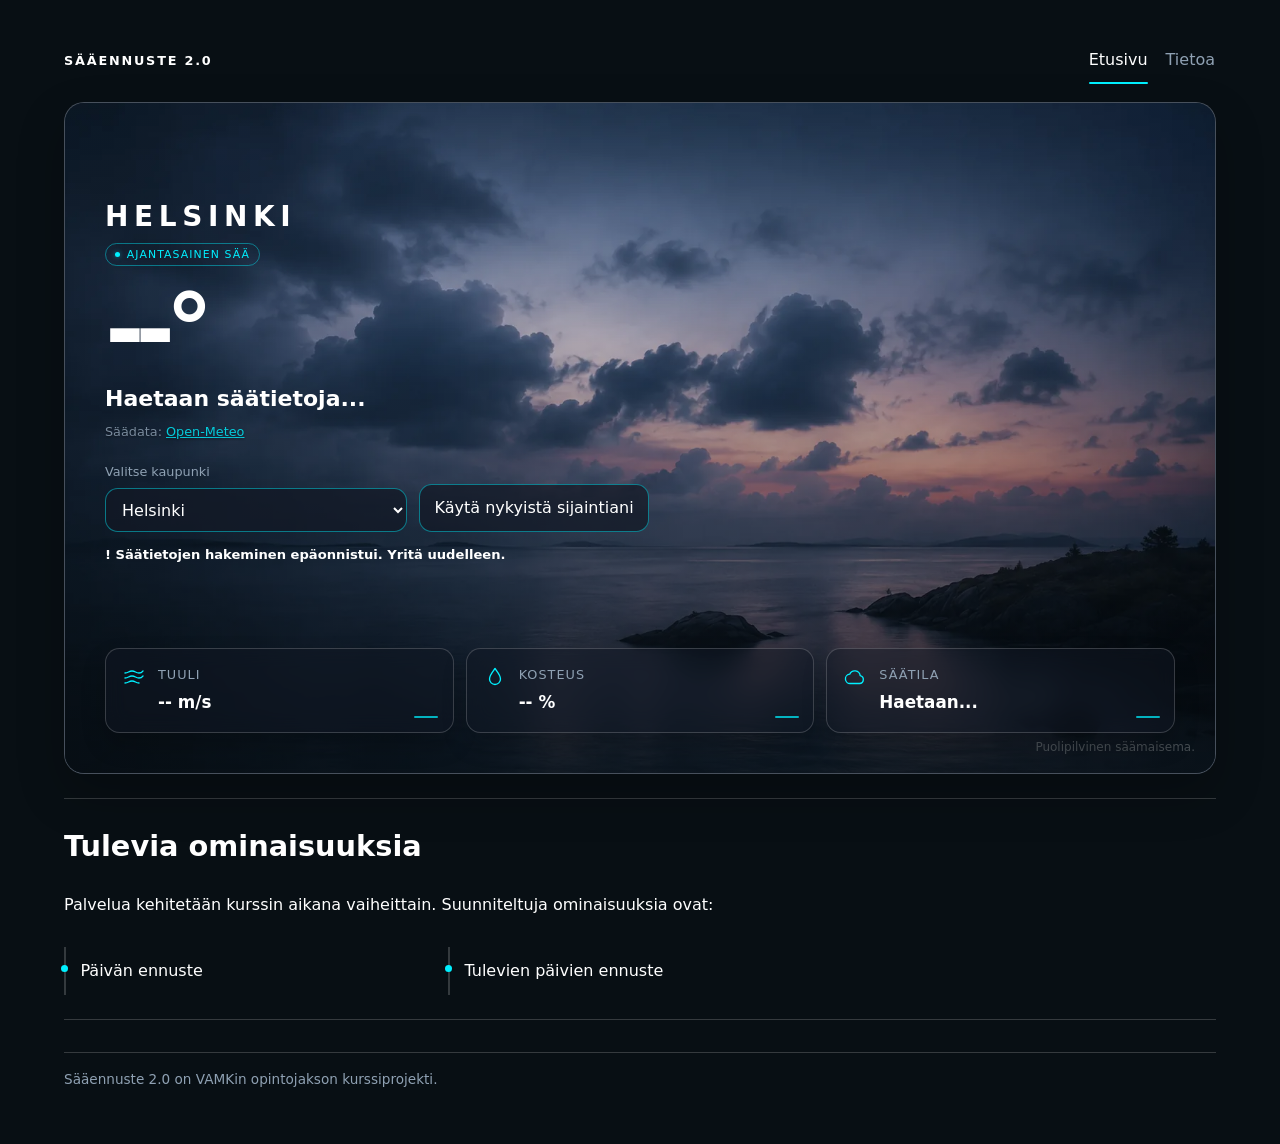
==== commit 9529a66a: "feat: improve Week 5 quality and performance" ====
--- a/index.html
+++ b/index.html
@@ -6,6 +6,10 @@
   <link rel="stylesheet" href="styles.css">
   <script src="script.js" defer></script>
   <title>Sääennuste 2.0</title>
+  <meta
+    name="description"
+    content="Sääennuste 2.0 näyttää ajantasaisen sään valitulle kaupungille tai nykyiselle sijainnille Open-Meteo-säädatan avulla."
+  >
 </head>
 <body>
   <header class="site-header">
@@ -28,7 +32,7 @@
         <p class="weather-note">
           Säädata: <a href="https://open-meteo.com/" target="_blank" rel="noopener noreferrer">Open-Meteo</a>
         </p>
-        <div class="weather-controls" aria-label="Sijainnin valinta">
+        <div class="weather-controls" role="group" aria-label="Sijainnin valinta">
           <div class="city-control">
             <label for="citySelect">Valitse kaupunki</label>
             <select id="citySelect">
@@ -52,10 +56,10 @@
         <p id="weatherFeedback" class="weather-feedback" role="status" aria-live="polite">Haetaan Helsingin säätietoja...</p>
       </div>
       <figure class="weather-figure">
-        <img id="weatherImage" src="assets/images/hero-partly-cloudy.png" alt="Puolipilvinen sää">
+        <img id="weatherImage" src="assets/images/hero-partly-cloudy.webp" alt="Puolipilvinen sää" fetchpriority="high">
         <figcaption id="weatherFigureCaption">Puolipilvinen säämaisema.</figcaption>
       </figure>
-      <div class="weather-metrics" aria-label="Nykyiset säämittaukset">
+      <div class="weather-metrics" role="group" aria-label="Nykyiset säämittaukset">
         <div class="metric">
           <svg class="metric-icon" aria-hidden="true" viewBox="0 0 24 24" focusable="false">
             <path d="M3 8c3.5 0 3.5-2 7-2s3.5 2 7 2 3.5-2 4-2M3 13c3.5 0 3.5-2 7-2s3.5 2 7 2 3.5-2 4-2M3 18c3.5 0 3.5-2 7-2s3.5 2 7 2" />
